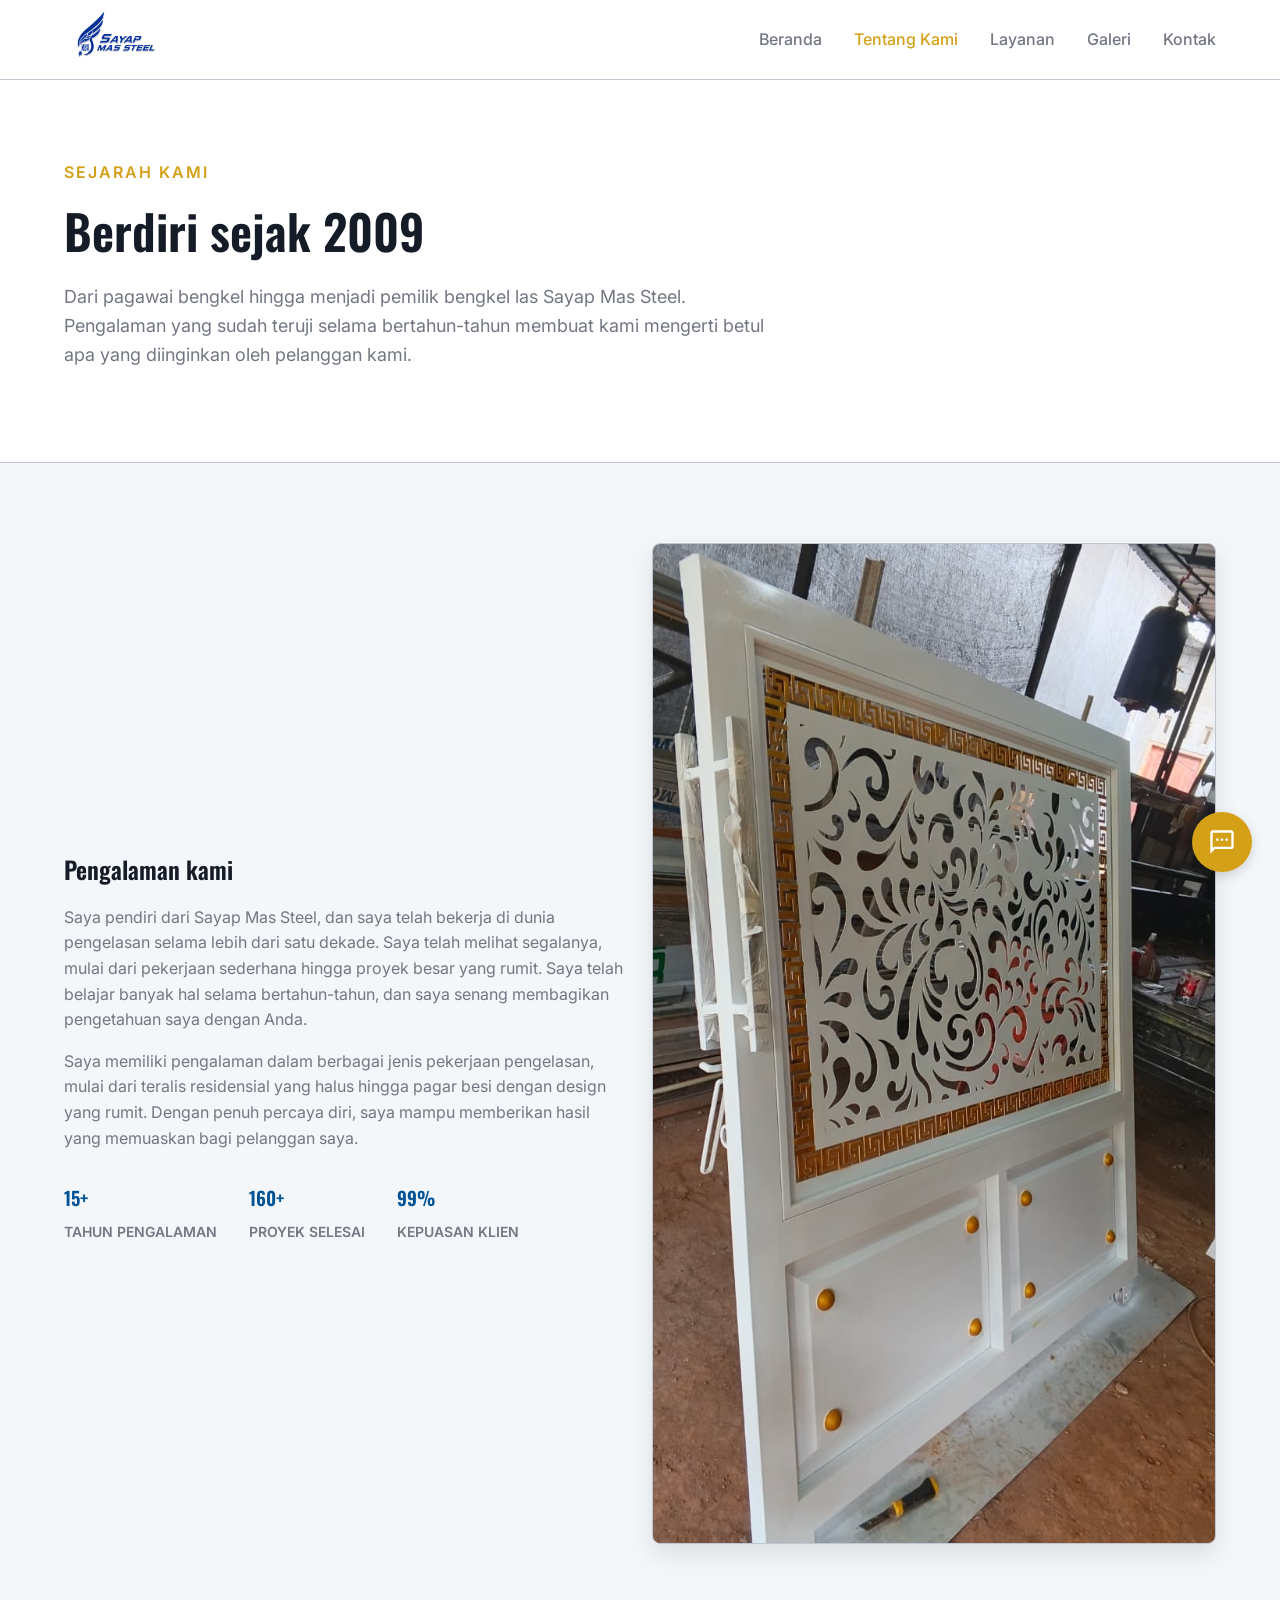
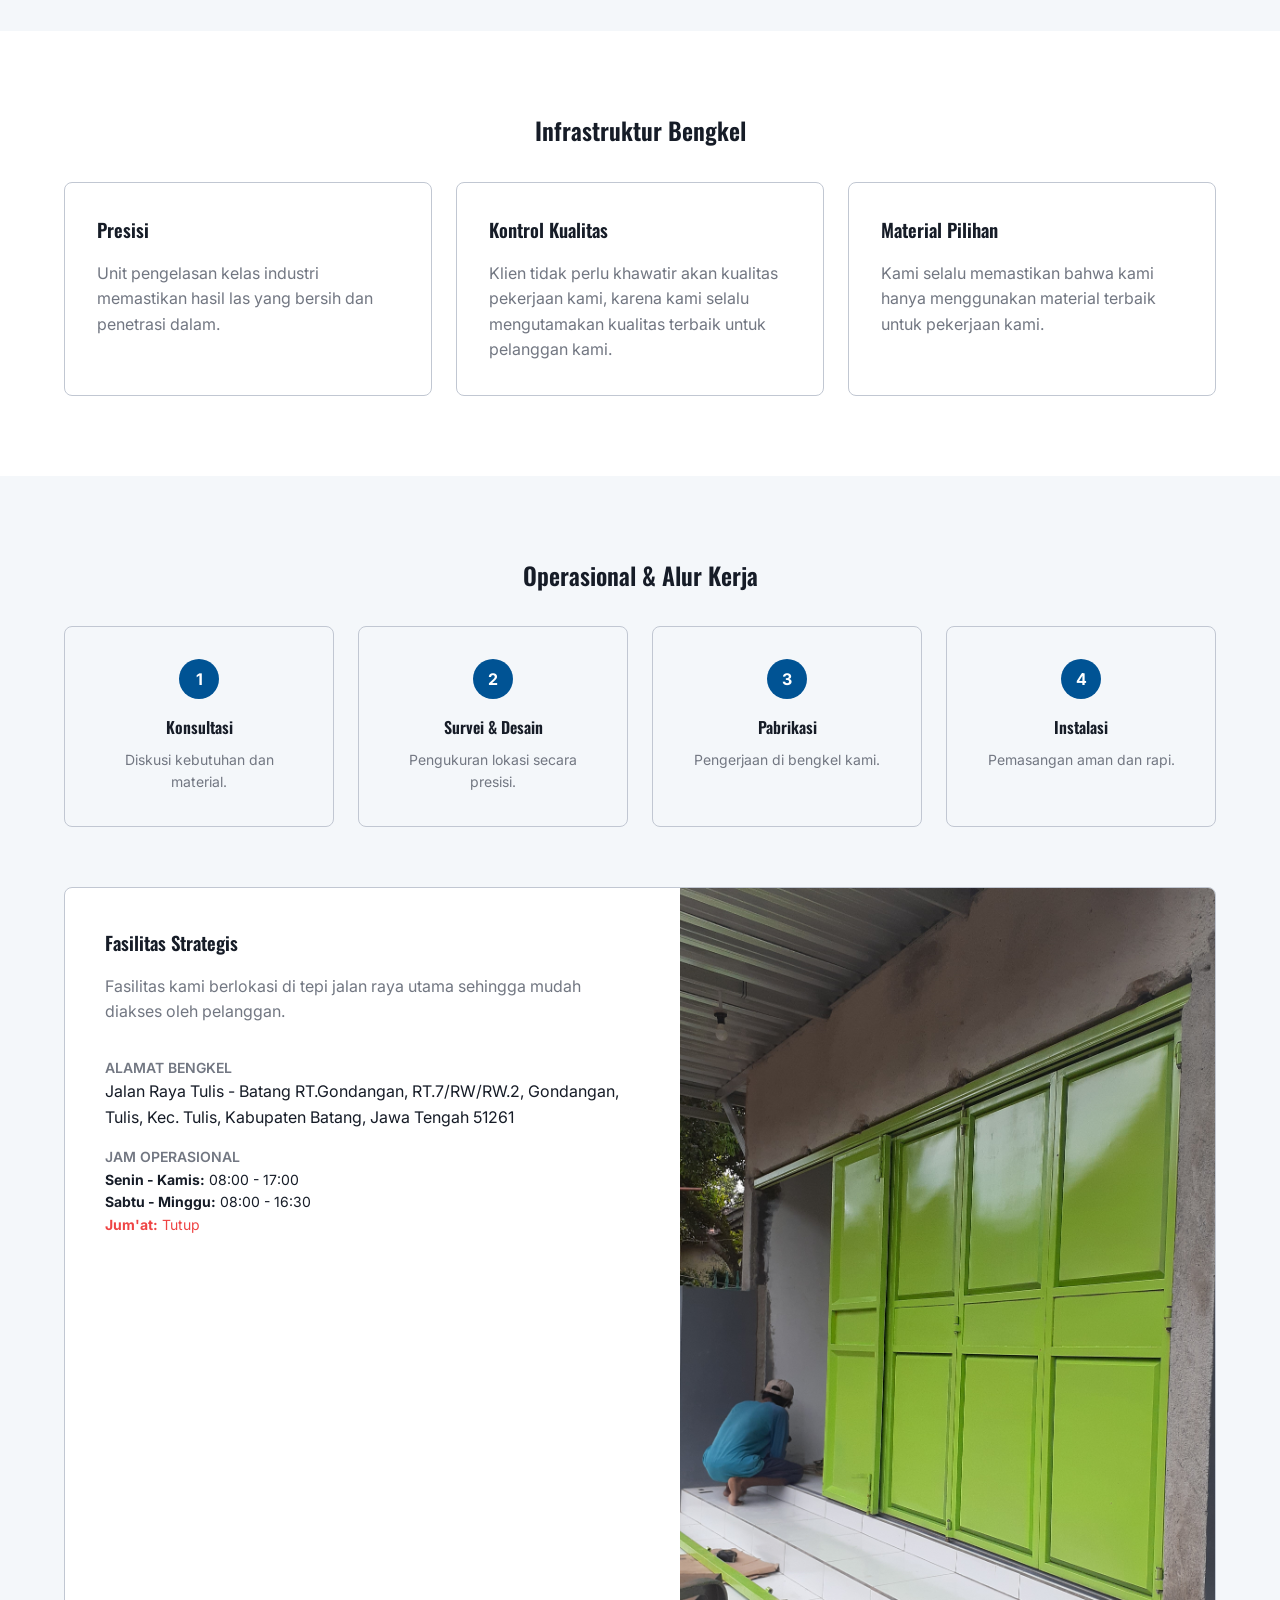
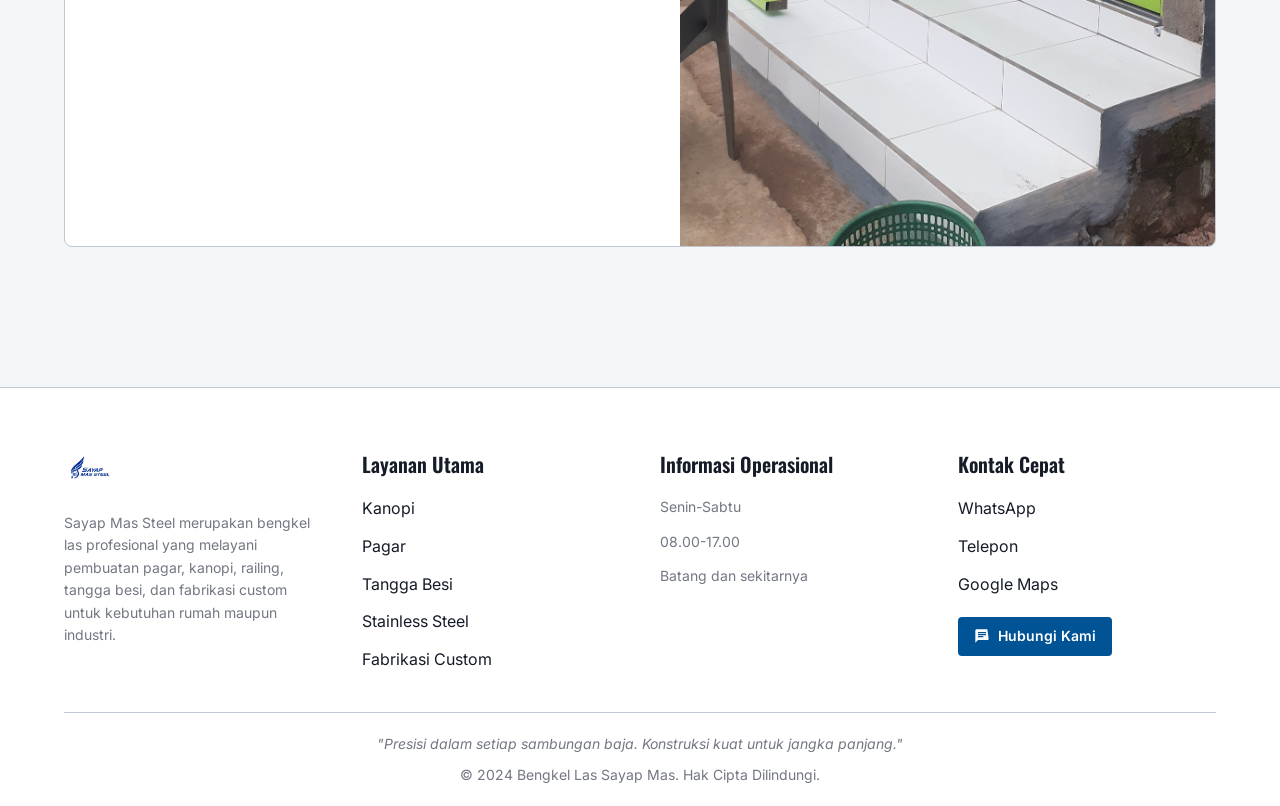
==== about.html @ 2459d59f "feat: initialize website project with core pages, assets, and styling" ====
﻿<!doctype html>
<html lang="id">
  <head>
    <meta charset="UTF-8" />
    <meta name="viewport" content="width=device-width, initial-scale=1.0" />
    <title>Tentang Kami - Sayap Mas Steel</title>
    <link rel="stylesheet" href="style.css" />
  </head>
  <body>
    <nav class="navbar">
      <div class="container">
        <div class="nav-brand">
          <img src="media/Logo.png" alt="Sayap Mas" style="height: 40px" />
        </div>
        <div class="hamburger">
          <span></span>
          <span></span>
          <span></span>
        </div>
        <div class="nav-links">
          <a href="index.html">Beranda</a>
          <a href="about.html" class="active">Tentang Kami</a>
          <a href="services.html">Layanan</a>
          <a href="gallery.html">Galeri</a>
          <a href="contact.html">Kontak</a>
        </div>
      </div>
    </nav>

    <!-- Page Header -->
    <header class="hero" style="padding-bottom: 60px">
      <div class="container">
        <div class="hero-content">
          <span class="hero-subtitle">Sejarah Kami</span>
          <h1 class="hero-title">Berdiri sejak 2009</h1>
          <p class="hero-text">
            Dari pagawai bengkel hingga menjadi pemilik bengkel las Sayap Mas
            Steel. Pengalaman yang sudah teruji selama bertahun-tahun membuat
            kami mengerti betul apa yang diinginkan oleh pelanggan kami.
          </p>
        </div>
      </div>
    </header>

    <!-- The Master's Legacy -->
    <section class="section-padding">
      <div class="container">
        <div class="grid-2 align-center">
          <div>
            <h2>Pengalaman kami</h2>
            <p style="color: var(--steel-gray); margin-bottom: 16px">
              Saya pendiri dari Sayap Mas Steel, dan saya telah bekerja di dunia
              pengelasan selama lebih dari satu dekade. Saya telah melihat
              segalanya, mulai dari pekerjaan sederhana hingga proyek besar
              yang rumit. Saya telah belajar banyak hal selama bertahun-tahun,
              dan saya senang membagikan pengetahuan saya dengan Anda.
            </p>
            <p style="color: var(--steel-gray); margin-bottom: 24px">
              Saya memiliki pengalaman dalam berbagai jenis pekerjaan
              pengelasan, mulai dari teralis residensial yang halus hingga
              pagar besi dengan design yang rumit. Dengan penuh percaya diri,
              saya mampu memberikan hasil yang memuaskan bagi pelanggan saya.
            </p>

            <div
              style="
                display: flex;
                gap: 32px;
                margin-top: 32px;
                flex-wrap: wrap;
              "
            >
              <div>
                <h3 style="color: var(--primary); margin-bottom: 8px">15+</h3>
                <p
                  style="
                    font-size: 0.875rem;
                    color: var(--steel-gray);
                    font-weight: 600;
                    text-transform: uppercase;
                  "
                >
                  Tahun Pengalaman
                </p>
              </div>
              <div>
                <h3 style="color: var(--primary); margin-bottom: 8px">160+</h3>
                <p
                  style="
                    font-size: 0.875rem;
                    color: var(--steel-gray);
                    font-weight: 600;
                    text-transform: uppercase;
                  "
                >
                  Proyek Selesai
                </p>
              </div>
              <div>
                <h3 style="color: var(--primary); margin-bottom: 8px">99%</h3>
                <p
                  style="
                    font-size: 0.875rem;
                    color: var(--steel-gray);
                    font-weight: 600;
                    text-transform: uppercase;
                  "
                >
                  Kepuasan Klien
                </p>
              </div>
            </div>
          </div>
          <div>
            <img
              src="media/gambar1.jpeg"
              alt="Proses Pengelasan"
              style="
                width: 100%;
                border-radius: 8px;
                border: 1px solid var(--border);
                box-shadow: 0 10px 25px rgba(0, 0, 0, 0.1);
              "
            />
          </div>
        </div>
      </div>
    </section>

    <!-- Workshop Infrastructure -->
    <section class="section-padding" style="background-color: var(--white)">
      <div class="container">
        <h2 class="text-center mb-8">Infrastruktur Bengkel</h2>
        <div class="grid-3">
          <div class="card p-8">
            <h3 style="margin-bottom: 16px">Presisi</h3>
            <p style="color: var(--steel-gray)">
              Unit pengelasan kelas industri memastikan hasil las yang bersih
              dan penetrasi dalam.
            </p>
          </div>
          <div class="card p-8">
            <h3 style="margin-bottom: 16px">Kontrol Kualitas</h3>
            <p style="color: var(--steel-gray)">
              Klien tidak perlu khawatir akan kualitas pekerjaan kami, karena
              kami selalu mengutamakan kualitas terbaik untuk pelanggan kami.
            </p>
          </div>
          <div class="card p-8">
            <h3 style="margin-bottom: 16px">Material Pilihan</h3>
            <p style="color: var(--steel-gray)">
              Kami selalu memastikan bahwa kami hanya menggunakan material
              terbaik untuk pekerjaan kami.
            </p>
          </div>
        </div>
      </div>
    </section>

    <!-- Strategic Operations (Expanded) -->
    <section class="section-padding">
      <div class="container">
        <h2 class="text-center mb-8">Operasional & Alur Kerja</h2>

        <div class="grid-4" style="margin-bottom: 60px">
          <div class="card p-8 text-center" style="background: var(--bg-main)">
            <div
              style="
                width: 40px;
                height: 40px;
                background: var(--primary);
                color: var(--white);
                border-radius: 50%;
                display: flex;
                align-items: center;
                justify-content: center;
                font-weight: bold;
                margin: 0 auto 16px;
              "
            >
              1
            </div>
            <h4 style="margin-bottom: 8px">Konsultasi</h4>
            <p style="font-size: 0.875rem; color: var(--steel-gray)">
              Diskusi kebutuhan dan material.
            </p>
          </div>
          <div class="card p-8 text-center" style="background: var(--bg-main)">
            <div
              style="
                width: 40px;
                height: 40px;
                background: var(--primary);
                color: var(--white);
                border-radius: 50%;
                display: flex;
                align-items: center;
                justify-content: center;
                font-weight: bold;
                margin: 0 auto 16px;
              "
            >
              2
            </div>
            <h4 style="margin-bottom: 8px">Survei & Desain</h4>
            <p style="font-size: 0.875rem; color: var(--steel-gray)">
              Pengukuran lokasi secara presisi.
            </p>
          </div>
          <div class="card p-8 text-center" style="background: var(--bg-main)">
            <div
              style="
                width: 40px;
                height: 40px;
                background: var(--primary);
                color: var(--white);
                border-radius: 50%;
                display: flex;
                align-items: center;
                justify-content: center;
                font-weight: bold;
                margin: 0 auto 16px;
              "
            >
              3
            </div>
            <h4 style="margin-bottom: 8px">Pabrikasi</h4>
            <p style="font-size: 0.875rem; color: var(--steel-gray)">
              Pengerjaan di bengkel kami.
            </p>
          </div>
          <div class="card p-8 text-center" style="background: var(--bg-main)">
            <div
              style="
                width: 40px;
                height: 40px;
                background: var(--primary);
                color: var(--white);
                border-radius: 50%;
                display: flex;
                align-items: center;
                justify-content: center;
                font-weight: bold;
                margin: 0 auto 16px;
              "
            >
              4
            </div>
            <h4 style="margin-bottom: 8px">Instalasi</h4>
            <p style="font-size: 0.875rem; color: var(--steel-gray)">
              Pemasangan aman dan rapi.
            </p>
          </div>
        </div>

        <div
          class="card"
          style="flex-direction: row; align-items: stretch; flex-wrap: wrap"
        >
          <div style="flex: 1; min-width: 300px; padding: 40px">
            <h3 class="mb-4">Fasilitas Strategis</h3>
            <p style="color: var(--steel-gray); margin-bottom: 32px">
              Fasilitas kami berlokasi di tepi jalan raya utama sehingga mudah
              diakses oleh pelanggan.
            </p>

            <div
              class="contact-item"
              style="
                border: none;
                padding: 0;
                background: transparent;
                margin-bottom: 16px;
              "
            >
              <div>
                <p
                  style="
                    font-weight: 600;
                    font-size: 0.875rem;
                    color: var(--steel-gray);
                  "
                >
                  ALAMAT BENGKEL
                </p>
                <p>
                  Jalan Raya Tulis - Batang RT.Gondangan, RT.7/RW/RW.2,
                  Gondangan, Tulis, Kec. Tulis, Kabupaten Batang, Jawa Tengah
                  51261
                </p>
              </div>
            </div>
            <div
              class="contact-item"
              style="border: none; padding: 0; background: transparent"
            >
              <div>
                <p
                  style="
                    font-weight: 600;
                    font-size: 0.875rem;
                    color: var(--steel-gray);
                  "
                >
                  JAM OPERASIONAL
                </p>
                <p style="font-size: 0.875rem">
                  <strong>Senin - Kamis:</strong> 08:00 - 17:00
                </p>
                <p style="font-size: 0.875rem">
                  <strong>Sabtu - Minggu:</strong> 08:00 - 16:30
                </p>
                <p style="font-size: 0.875rem; color: #ef4444">
                  <strong>Jum'at:</strong> Tutup
                </p>
              </div>
            </div>
          </div>
          <div style="flex: 1; min-width: 300px; background: var(--bg-main)">
            <img
              src="media/gambar2.jpeg"
              alt="Lokasi Bengkel"
              style="width: 100%; height: 100%; object-fit: cover"
            />
          </div>
        </div>
      </div>
    </section>

    <footer class="footer">
      <div class="container">
        <div class="footer-grid">
          <div class="footer-brand" style="flex: 1; min-width: 250px;">
            <img
              src="media/Logo.png"
              alt="Sayap Mas"
              style="height: 40px; margin-bottom: 16px"
            />
            <p style="color: var(--steel-gray); font-size: 0.875rem">
              Sayap Mas Steel merupakan bengkel las profesional yang melayani pembuatan pagar, kanopi, railing, tangga besi, dan fabrikasi custom untuk kebutuhan rumah maupun industri.
            </p>
          </div>
          <div style="flex: 1; min-width: 150px;">
            <h4 class="footer-title">Layanan Utama</h4>
            <div class="footer-links">
              <a href="services.html">Kanopi</a>
              <a href="services.html">Pagar</a>
              <a href="services.html">Tangga Besi</a>
              <a href="services.html">Stainless Steel</a>
              <a href="services.html">Fabrikasi Custom</a>
            </div>
          </div>
          <div style="flex: 1; min-width: 150px;">
            <h4 class="footer-title">Informasi Operasional</h4>
            <div class="footer-links">
              <span style="color: var(--steel-gray); font-size: 0.875rem;">Senin-Sabtu</span>
              <span style="color: var(--steel-gray); font-size: 0.875rem;">08.00-17.00</span>
              <span style="color: var(--steel-gray); font-size: 0.875rem;">Batang dan sekitarnya</span>
            </div>
          </div>
          <div style="flex: 1; min-width: 150px;">
            <h4 class="footer-title">Kontak Cepat</h4>
            <div class="footer-links">
              <a href="https://wa.me/6282328030102" target="_blank" style="display: flex; align-items: center; gap: 8px;">WhatsApp</a>
              <a href="tel:+6282328030102" style="display: flex; align-items: center; gap: 8px;">Telepon</a>
              <a href="https://maps.app.goo.gl/3i6Q8Z6vB9f1" target="_blank" style="display: flex; align-items: center; gap: 8px;">Google Maps</a>
              <a
                href="https://wa.me/6282328030102"
                target="_blank"
                class="btn btn-whatsapp"
                style="display: inline-flex; align-items: center; gap: 8px; padding: 8px 16px; font-size: 0.875rem; margin-top: 8px; width: fit-content; border-radius: 4px; box-sizing: border-box;"
              >
                <svg
                  xmlns="http://www.w3.org/2000/svg"
                  width="16"
                  height="16"
                  viewBox="0 0 24 24"
                  fill="currentColor"
                >
                  <path
                    d="M20 2H4c-1.1 0-2 .9-2 2v18l4-4h14c1.1 0 2-.9 2-2zM6 9h12v2H6V9zm8 5H6v-2h8v2zm4-6H6V6h12v2z"
                  />
                </svg>
                Hubungi Kami
              </a>
            </div>
          </div>
        </div>
        <div class="footer-bottom" style="display: flex; flex-direction: column; align-items: center; gap: 8px; border-top: 1px solid var(--border); padding-top: 20px;">
          <p style="color: var(--steel-gray); font-size: 0.875rem; font-style: italic;">"Presisi dalam setiap sambungan baja. Konstruksi kuat untuk jangka panjang."</p>
          <p style="color: var(--steel-gray); font-size: 0.875rem;">&copy; 2024 Bengkel Las Sayap Mas. Hak Cipta Dilindungi.</p>
        </div>
      </div>
    </footer>

    <!-- Floating Chatbot -->
    <div id="chatbot-fab" class="fab">
      <svg xmlns="http://www.w3.org/2000/svg" viewBox="0 0 24 24">
        <path
          d="M20 2H4c-1.1 0-2 .9-2 2v18l4-4h14c1.1 0 2-.9 2-2V4c0-1.1-.9-2-2-2zm0 14H5.2L4 17.2V4h16v12zM7 9h2v2H7zm4 0h2v2h-2zm4 0h2v2h-2z"
        />
      </svg>
    </div>

    <script src="script.js"></script>
  </body>
</html>
---- style.css ----
/* style.css - Simple styling for Sayap Mas */

@import url('https://fonts.googleapis.com/css2?family=Inter:wght@400;500;600;700&family=Oswald:wght@400;500;600;700&display=swap');

:root {
    --bg-main: #F4F7FA;
    --gold: #D4A017;
    --steel-gray: #727782;
    --soft-dark: #2a303d;
    --text-dark: #161c27;
    --white: #ffffff;
    --border: #c1c7d2;
    --primary: #005394;
    --primary-btn: #3c475a;
    --light-blue: #2b6cb0;
}

* {
    margin: 0;
    padding: 0;
    box-sizing: border-box;
}

body {
    font-family: 'Inter', sans-serif;
    background-color: var(--bg-main);
    color: var(--text-dark);
    line-height: 1.6;
}

h1, h2, h3, h4, h5, h6 {
    font-family: 'Oswald', sans-serif;
    font-weight: 600;
    margin-bottom: 1rem;
}

a {
    text-decoration: none;
    color: inherit;
}

ul {
    list-style: none;
}

/* Layout Utilities */
.container {
    max-width: 1200px;
    margin: 0 auto;
    padding: 0 24px;
}

.section-padding {
    padding-top: 80px;
    padding-bottom: 80px;
}

/* Navbar */
.navbar {
    background-color: rgba(255, 255, 255, 0.9);
    backdrop-filter: blur(8px);
    position: fixed;
    top: 0;
    left: 0;
    right: 0;
    height: 80px;
    border-bottom: 1px solid var(--border);
    z-index: 1000;
    display: flex;
    align-items: center;
}

.navbar .container {
    width: 100%;
    display: flex;
    justify-content: space-between;
    align-items: center;
}

.nav-brand {
    font-family: 'Oswald', sans-serif;
    font-size: 1.5rem;
    font-weight: 700;
    color: var(--soft-dark);
    text-transform: uppercase;
}

.nav-brand img {
    height: 80px !important;
}

.nav-links {
    display: flex;
    gap: 32px;
}

.nav-links a {
    font-weight: 500;
    color: var(--steel-gray);
    transition: color 0.3s;
}

.nav-links a:hover, .nav-links a.active {
    color: var(--gold);
}

/* Hero Section */
.hero {
    padding-top: 160px; /* Account for navbar */
    padding-bottom: 80px;
    background-color: var(--white);
    border-bottom: 1px solid var(--border);
}

.hero-content {
    max-width: 700px;
}

.hero-subtitle {
    font-weight: 600;
    color: var(--gold);
    text-transform: uppercase;
    letter-spacing: 2px;
    margin-bottom: 16px;
    display: block;
}

.hero-title {
    font-size: 3rem;
    line-height: 1.2;
    margin-bottom: 24px;
}

.hero-text {
    font-size: 1.125rem;
    color: var(--steel-gray);
    margin-bottom: 32px;
}

.btn {
    display: inline-block;
    padding: 12px 24px;
    background-color: var(--primary-btn);
    color: var(--white);
    font-weight: 600;
    border-radius: 4px;
    cursor: pointer;
    border: none;
    transition: opacity 0.3s;
}

.btn:hover {
    opacity: 0.9;
    transform: scale(1.05);
    transition: 0.5s;
    background-color: var(--light-blue);
    color: var(--gold);
}

.btn-outline {
    background-color: transparent;
    border: 2px solid var(--steel-gray);
    color: var(--steel-gray);
}

.btn-outline:hover {
    background-color: var(--steel-gray);
    color: var(--white);
}

/* Grids */
.grid-2 { display: grid; grid-template-columns: repeat(2, 1fr); gap: 24px; }
.grid-3 { display: grid; grid-template-columns: repeat(3, 1fr); gap: 24px; }
.grid-4 { display: grid; grid-template-columns: repeat(4, 1fr); gap: 24px; }

/* Bento specific */
.bento-grid {
    display: grid;
    grid-template-columns: repeat(12, 1fr);
    gap: 24px;
}
.col-span-8 { grid-column: span 8; }
.col-span-6 { grid-column: span 6; }
.col-span-4 { grid-column: span 4; }

@media (max-width: 768px) {
    .bento-grid, .grid-2, .grid-3, .grid-4 {
        grid-template-columns: 1fr;
    }
    .col-span-8, .col-span-6, .col-span-4 {
        grid-column: span 1;
    }
    .nav-links {
        display: none;
        position: absolute;
        top: 80px;
        left: 0;
        width: 100%;
        background-color: var(--white);
        flex-direction: column;
        padding: 20px;
        box-shadow: 0 10px 15px rgba(0,0,0,0.1);
        gap: 16px;
    }
    .nav-links.nav-active {
        display: flex;
    }
}

/* Mobile Hamburger */
.hamburger {
    display: none;
    flex-direction: column;
    cursor: pointer;
    gap: 5px;
}
.hamburger span {
    width: 25px;
    height: 3px;
    background-color: var(--soft-dark);
    transition: all 0.3s ease-in-out;
}
@media (max-width: 768px) {
    .hamburger { display: flex; }
}

/* Cards */
.card {
    background: var(--white);
    border: 1px solid var(--border);
    border-radius: 8px;
    overflow: hidden;
    display: flex;
    flex-direction: column;
    transition: transform 0.3s ease, box-shadow 0.3s ease;
}
.card:hover {
    transform: translateY(-5px);
    box-shadow: 0 10px 25px rgba(0,0,0,0.1);
}

.card-img-wrap {
    width: 100%;
    height: 250px;
    overflow: hidden;
    position: relative;
}

.card-img {
    width: 100%;
    height: 100%;
    object-fit: cover;
}

.card-body {
    padding: 24px;
    flex: 1;
    display: flex;
    flex-direction: column;
}

/* Badges */
.badge {
    position: absolute;
    top: 16px;
    left: 16px;
    background: var(--gold);
    color: var(--white);
    padding: 4px 8px;
    font-size: 12px;
    font-weight: 600;
    border-radius: 4px;
}

/* Footer */
.footer {
    background-color: var(--white);
    border-top: 1px solid var(--border);
    padding: 60px 0 20px;
    margin-top: 60px;
}

.footer-grid {
    display: flex;
    justify-content: space-between;
    flex-wrap: wrap;
    gap: 40px;
    margin-bottom: 40px;
}

.footer-brand {
    max-width: 300px;
}

.footer-title {
    font-size: 1.25rem;
    margin-bottom: 16px;
}

.footer-links {
    display: flex;
    flex-direction: column;
    gap: 12px;
}

.footer-bottom {
    text-align: center;
    padding-top: 20px;
    border-top: 1px solid var(--border);
    color: var(--steel-gray);
    font-size: 0.875rem;
}

/* Floating Chatbot */
.fab {
    position: fixed;
    bottom: 28px;
    right: 28px;
    width: 60px;
    height: 60px;
    background-color: var(--gold);
    color: var(--white);
    border-radius: 50%;
    display: flex;
    justify-content: center;
    align-items: center;
    box-shadow: 0 4px 12px rgba(0,0,0,0.15);
    cursor: pointer;
    z-index: 1000;
    transition: transform 0.3s;
}

.fab:hover {
    transform: scale(1.05);
}

.fab svg {
    width: 28px;
    height: 28px;
    fill: currentColor;
}

/* Forms */
.form-group {
    margin-bottom: 20px;
}
.form-label {
    display: block;
    margin-bottom: 8px;
    font-weight: 600;
    font-size: 0.875rem;
}
.form-control {
    width: 100%;
    padding: 12px 16px;
    border: 1px solid var(--border);
    border-radius: 4px;
    font-family: inherit;
    font-size: 1rem;
    background: var(--bg-main);
}
.form-control:focus {
    outline: none;
    border-color: var(--gold);
}

/* Contact Info Layout */
.contact-item {
    display: flex;
    align-items: center;
    padding: 24px;
    background: var(--white);
    border: 1px solid var(--border);
    margin-bottom: 16px;
}

.contact-icon {
    width: 48px;
    height: 48px;
    background: var(--bg-main);
    display: flex;
    align-items: center;
    justify-content: center;
    margin-right: 24px;
    border-radius: 4px;
}

/* Chatbot interface */
.chat-wrapper {
    display: flex;
    border: 1px solid var(--border);
    background: var(--white);
    border-radius: 8px;
    overflow: hidden;
    height: 600px;
}
.chat-window {
    flex: 1;
    display: flex;
    flex-direction: column;
}
.chat-header {
    padding: 20px;
    border-bottom: 1px solid var(--border);
    background: var(--bg-main);
    display: flex;
    align-items: center;
    gap: 16px;
}
.chat-body {
    flex: 1;
    padding: 20px;
    overflow-y: auto;
    display: flex;
    flex-direction: column;
    gap: 20px;
}
.chat-input {
    padding: 20px;
    border-top: 1px solid var(--border);
    display: flex;
    gap: 12px;
}
.message {
    max-width: 80%;
    padding: 12px 16px;
    border-radius: 8px;
}
.msg-bot {
    align-self: flex-start;
    background: var(--bg-main);
    border: 1px solid var(--border);
    border-top-left-radius: 0;
}
.msg-user {
    align-self: flex-end;
    background: var(--primary-btn);
    color: var(--white);
    border-top-right-radius: 0;
}

/* Misc Utilities */
.text-center { text-align: center; }
.mb-2 { margin-bottom: 8px; }
.mb-4 { margin-bottom: 16px; }
.mb-6 { margin-bottom: 24px; }
.mb-8 { margin-bottom: 32px; }
.mt-8 { margin-top: 32px; }
.bg-white { background-color: var(--white); }
.bg-dark { background-color: var(--soft-dark); color: var(--white); }
.p-8 { padding: 32px; }
.align-center { align-items: center; }

/* Premium Hero Overlay */
.hero-bg {
    background-image: linear-gradient(rgba(22, 28, 39, 0.8), rgba(22, 28, 39, 0.8)), url('media/hero_welding.png');
    background-size: cover;
    background-position: center;
    color: var(--white);
    border-bottom: none;
}
.hero-bg .hero-text {
    color: #cbd5e1;
}
.hero-bg .hero-title {
    color: var(--white);
}

/* WhatsApp CTA Button */
.btn-whatsapp {
    background-color: var(--primary);
    color: var(--white);
    font-size: 1.125rem;
}
.btn-whatsapp:hover {
    background-color: var(--light-blue);
    color: var(--gold);
    opacity: 1;
    transform: scale(1.05);
    transition: 0.5s;
}
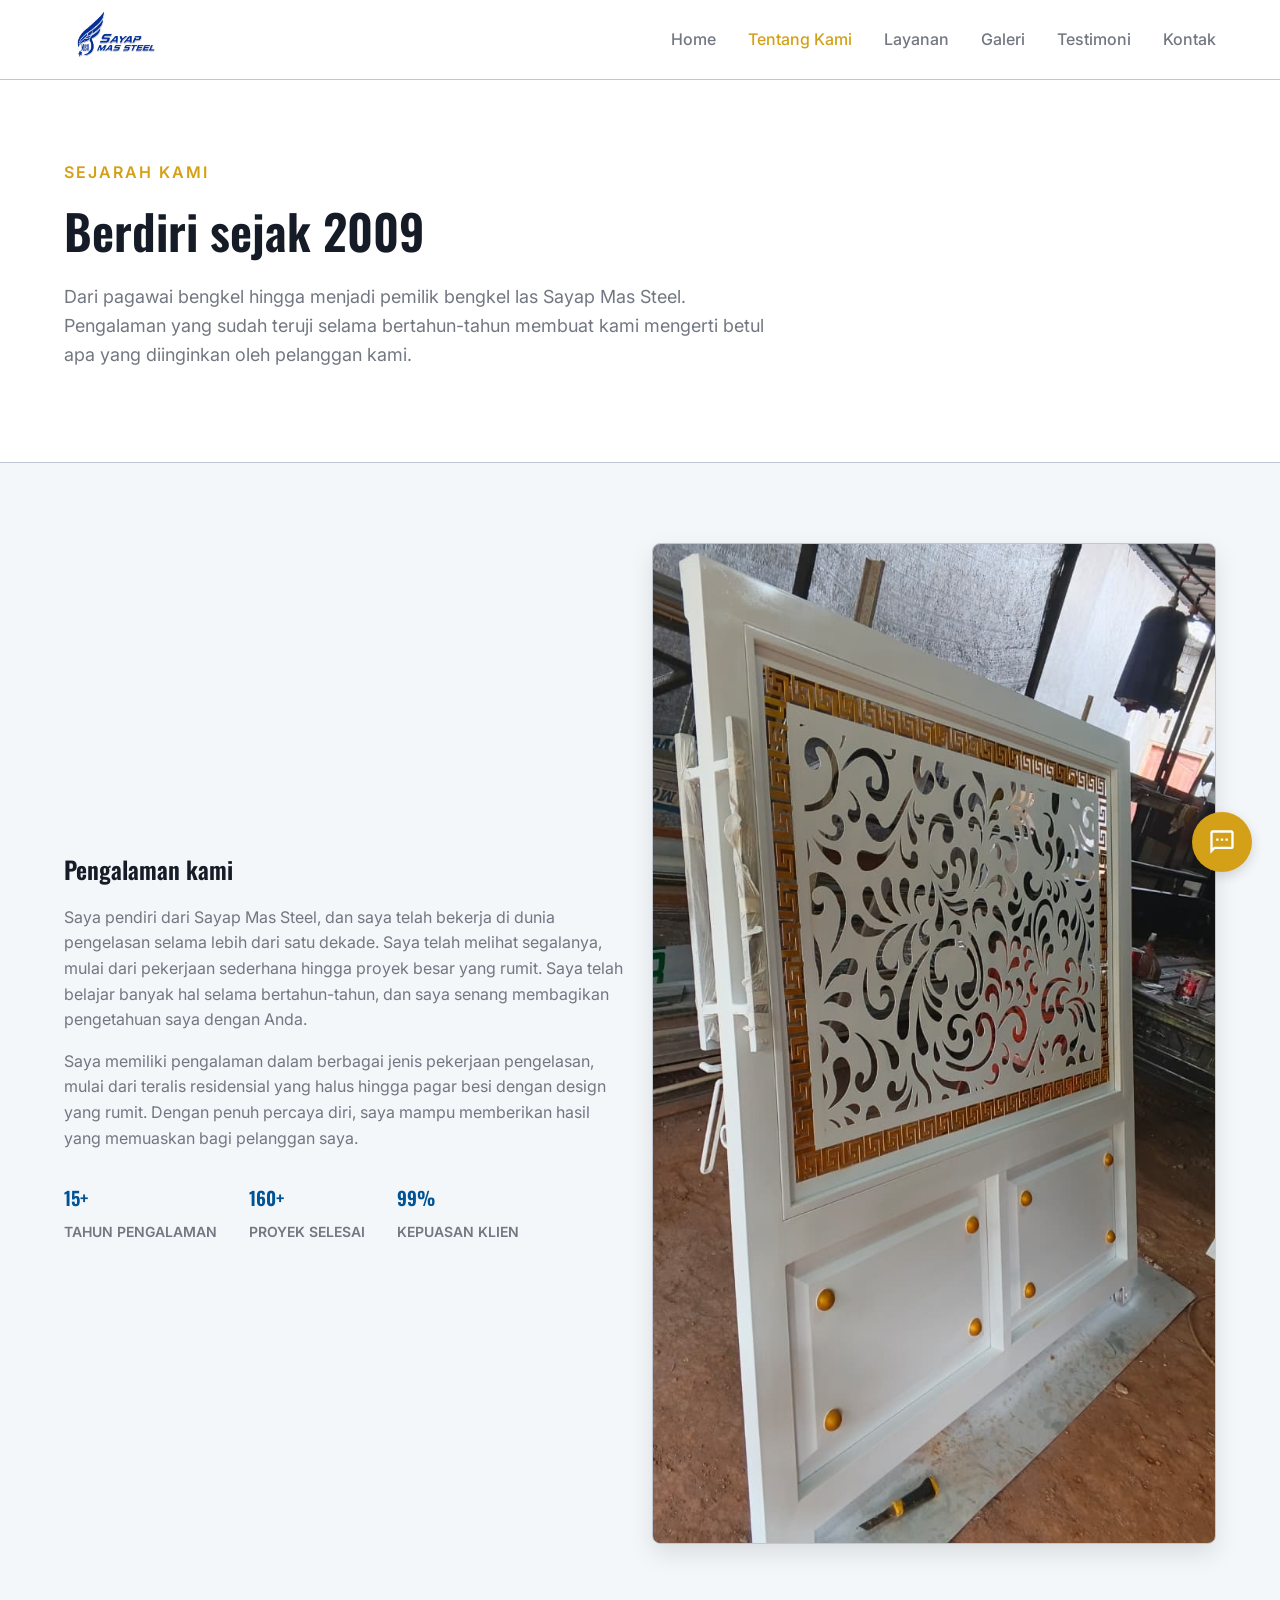
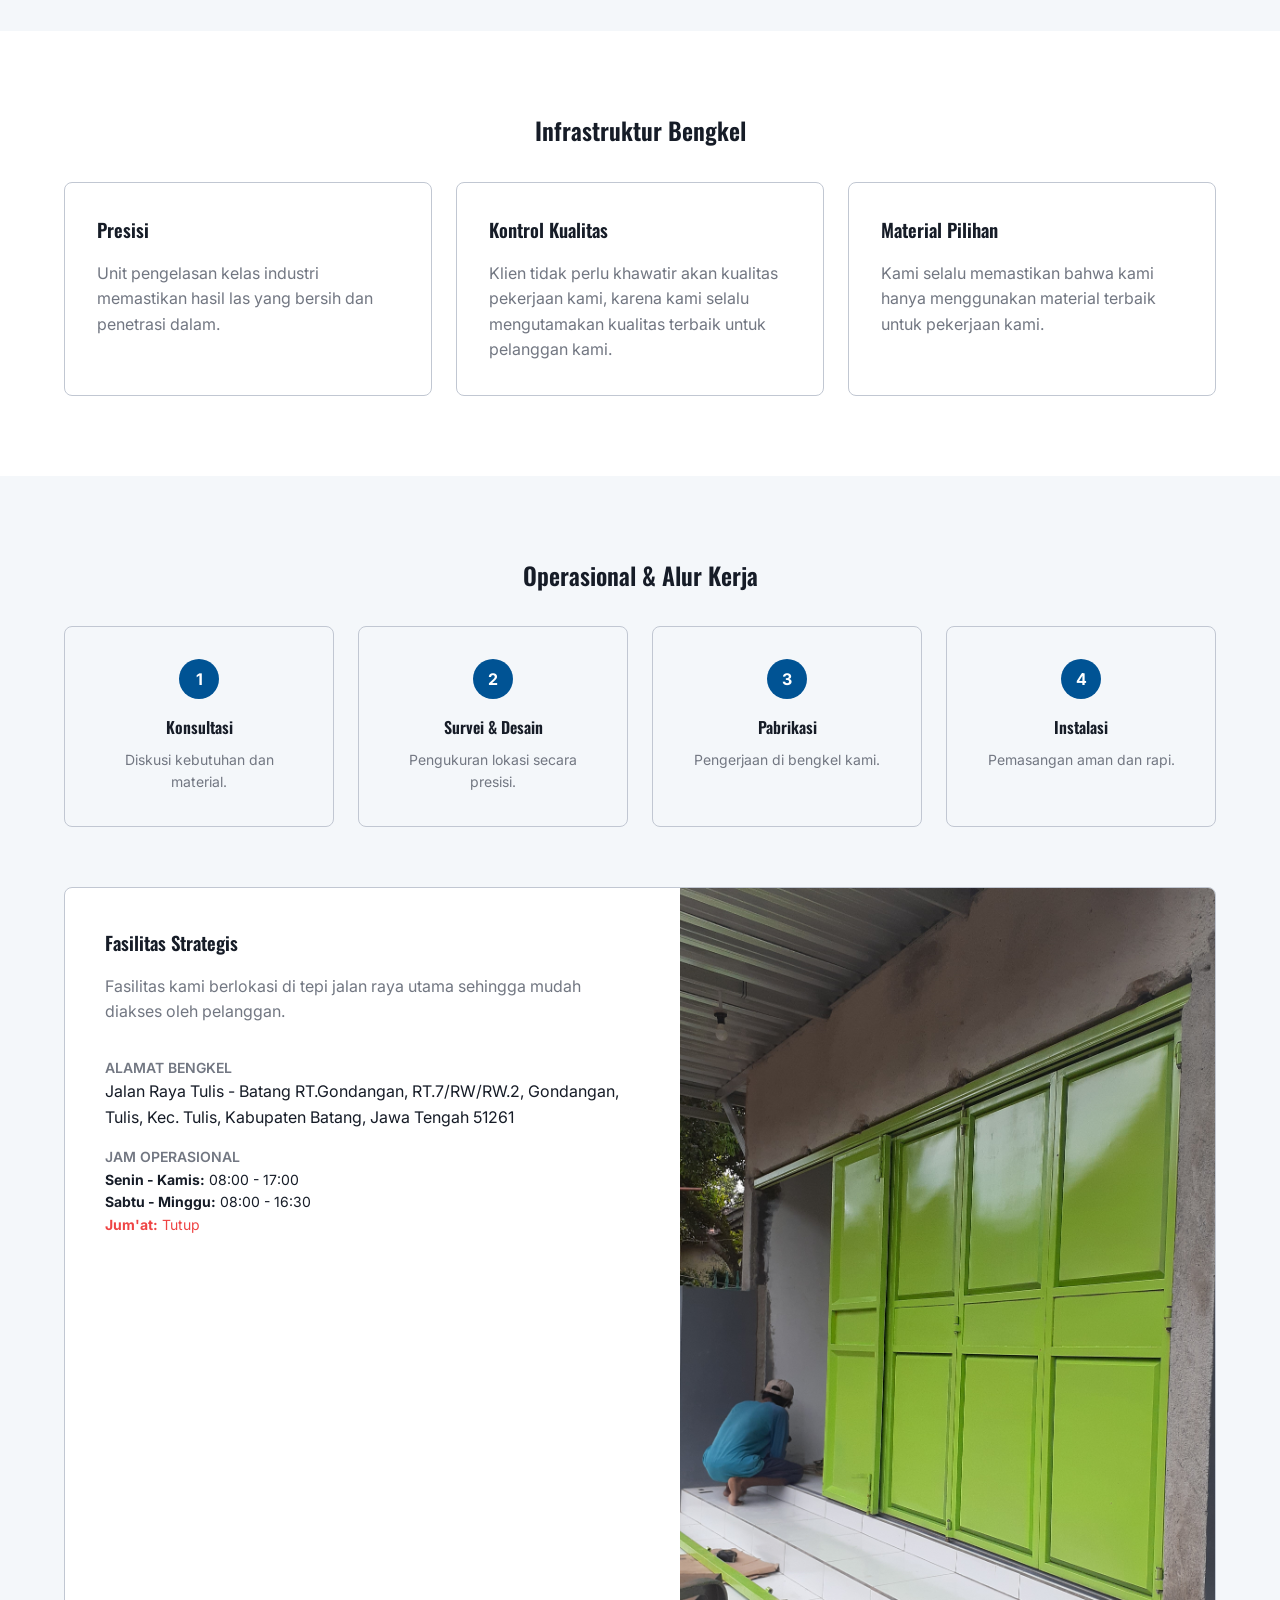
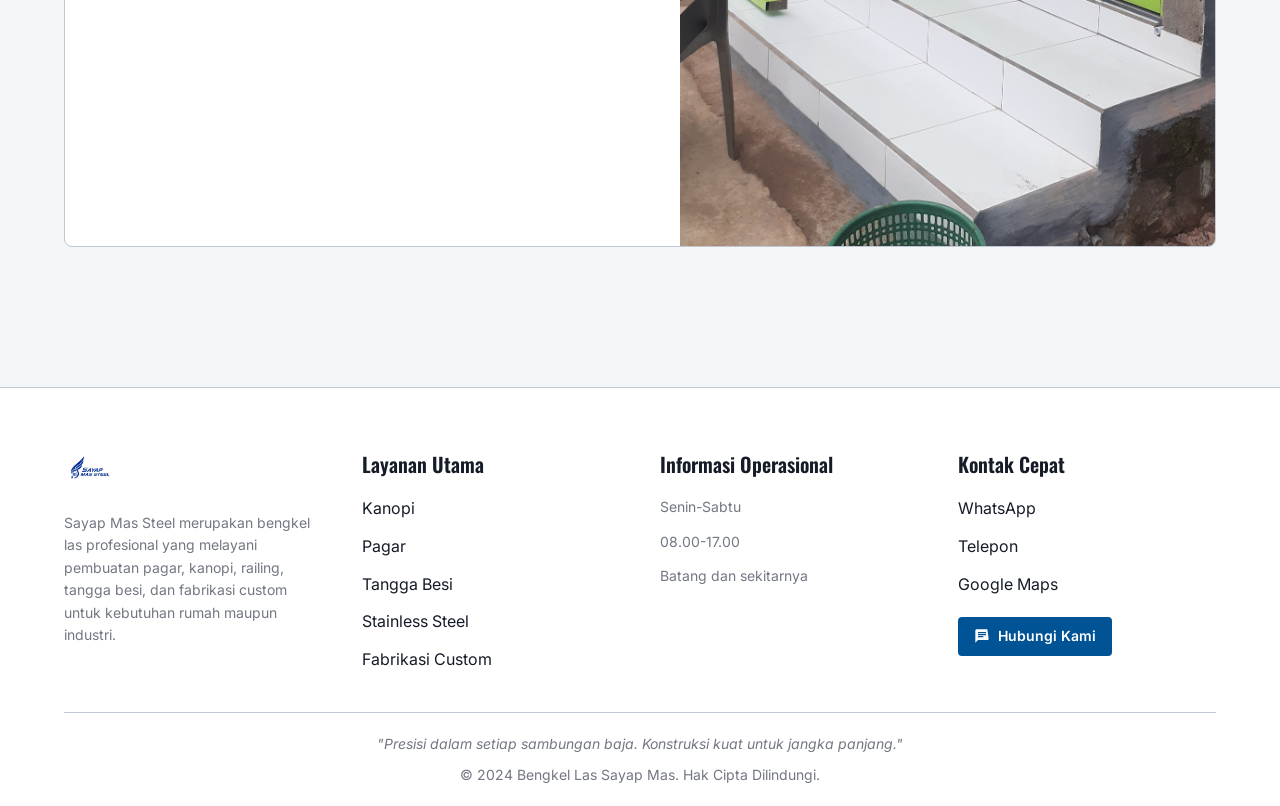
==== commit f73990c7: "refactor: update navigation labels, add Testimonials page, and standardize base document structure" ====
--- a/about.html
+++ b/about.html
@@ -1,4 +1,4 @@
-﻿<!doctype html>
+<!doctype html>
 <html lang="id">
   <head>
     <meta charset="UTF-8" />
@@ -18,10 +18,11 @@
           <span></span>
         </div>
         <div class="nav-links">
-          <a href="index.html">Beranda</a>
-          <a href="about.html" class="active">Tentang Kami</a>
+          <a href="index.html">Home</a>
+          <a href="about.html">Tentang Kami</a>
           <a href="services.html">Layanan</a>
           <a href="gallery.html">Galeri</a>
+          <a href="testimonials.html">Testimoni</a>
           <a href="contact.html">Kontak</a>
         </div>
       </div>
